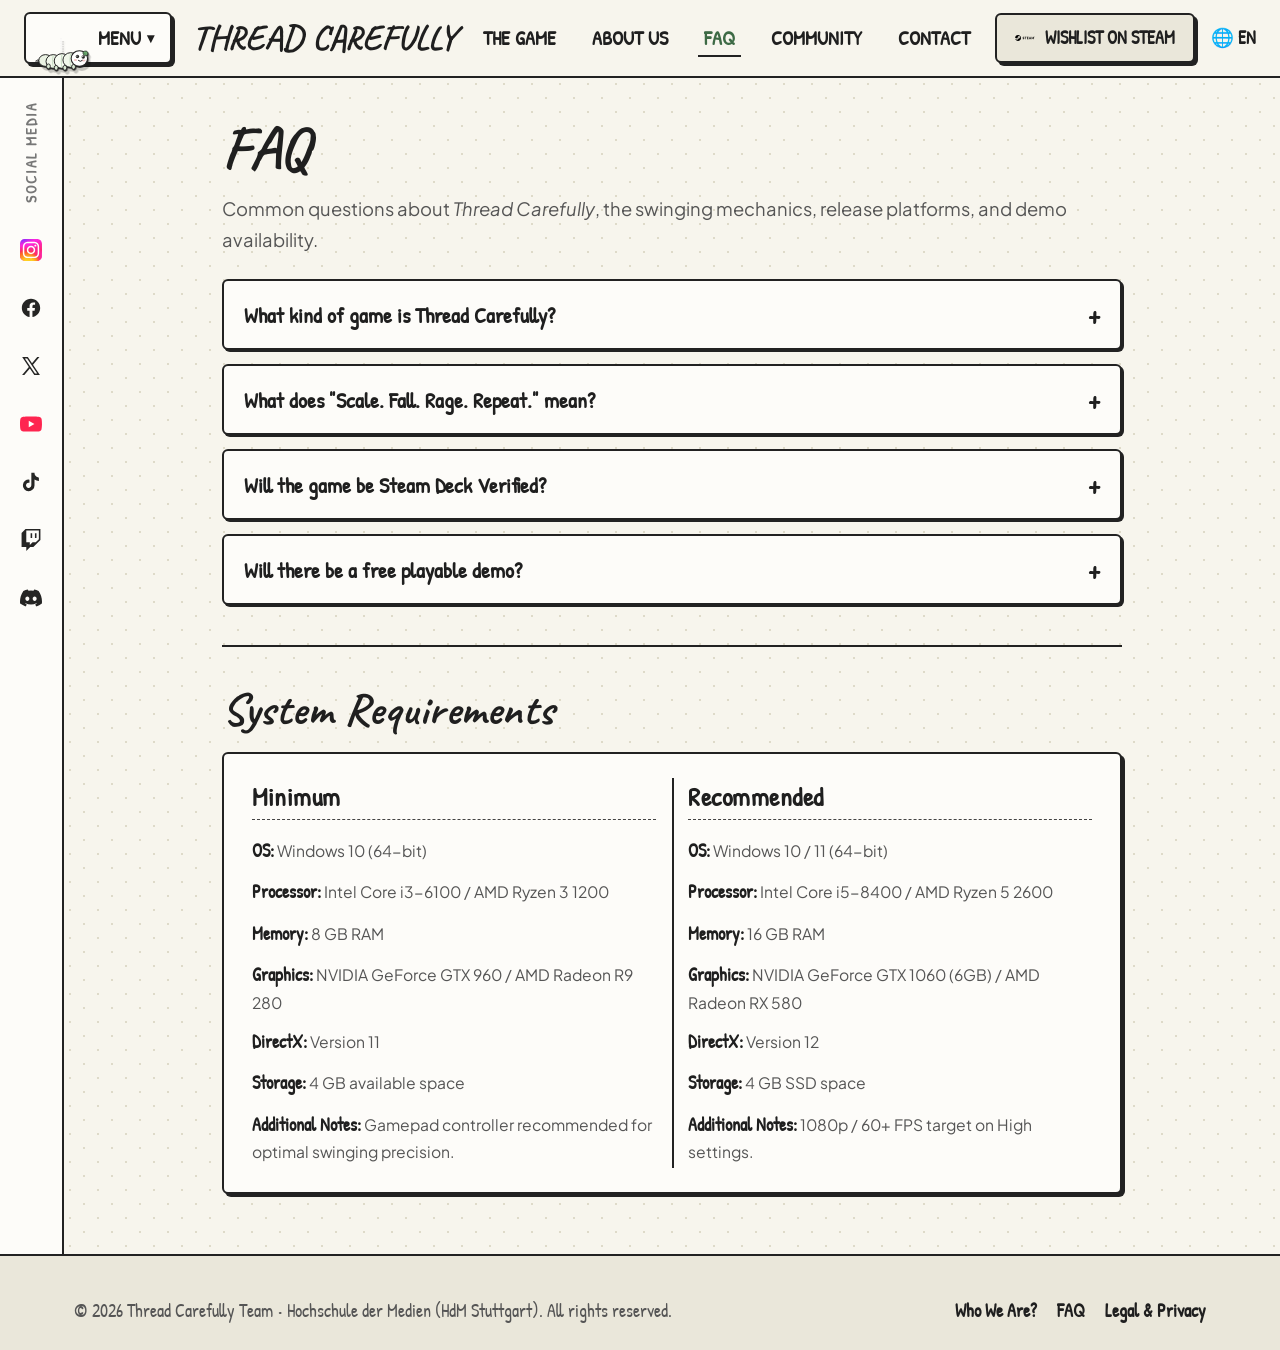
==== Prototipo Web/HTML/faq.html @ f2896798 "Subo prototipo de página web" ====
<!DOCTYPE html>
<html lang="en">
<head>
    <meta charset="UTF-8">
    <meta name="viewport" content="width=device-width, initial-scale=1.0">
    <title>FAQ & System Requirements | Thread Carefully</title>
    <!-- Stylesheet -->
    <link rel="stylesheet" href="../CSS/estilosthreadcarefully.css">
</head>
<body>

    <!-- Site Header with Animated Silkworm Dropdown -->
    <header class="site-header">
        <nav class="navbar">
            <div class="nav-left">
                <!-- El propio gusano de seda bajando del menú con animación -->
                <div class="silkworm-nav-unit" id="silkwormNavUnit">
                    <div class="silkworm-drop-thread"></div>

                    <div class="silkworm-actor-mascot" title="¡Pasa el ratón para que baje el gusano de seda!">
                        <img src="../Images/silkworm.svg" alt="Silkworm mascot">
                    </div>

                    <div class="silkworm-btn-base" tabindex="0" role="button" aria-haspopup="true" aria-expanded="false">
                        <span class="silkworm-btn-label" style="padding-left: 56px;">Menu <span style="font-size:0.9rem;">▾</span></span>
                    </div>

                    <div class="silkworm-dropdown-panel" id="silkwormDropdownPanel">
                        <div class="silkworm-menu-sheet">
                            <div class="silkworm-menu-title">
                                <span>🧵 Silk Thread Navigation</span>
                            </div>
                            <ul class="silkworm-items-list">
                                <li class="silkworm-drop-item" style="--drop-order: 1;">
                                    <a href="threadcarefully.html" class="silkworm-menu-link">
                                        <span class="opt-icon">🏠</span>
                                        <div class="opt-info">
                                            <span class="opt-title">Home</span>
                                            <span class="opt-sub">Main project showcase</span>
                                        </div>
                                    </a>
                                </li>
                                <li class="silkworm-drop-item" style="--drop-order: 2;">
                                    <a href="who-we-are.html" class="silkworm-menu-link">
                                        <span class="opt-icon">👥</span>
                                        <div class="opt-info">
                                            <span class="opt-title">Who We Are?</span>
                                            <span class="opt-sub">HdM student game studio</span>
                                        </div>
                                    </a>
                                </li>
                                <li class="silkworm-drop-item" style="--drop-order: 3;">
                                    <a href="faq.html" class="silkworm-menu-link active">
                                        <span class="opt-icon">❓</span>
                                        <div class="opt-info">
                                            <span class="opt-title">FAQ &amp; Specs</span>
                                            <span class="opt-sub">Questions &amp; system reqs</span>
                                        </div>
                                    </a>
                                </li>
                                <li class="silkworm-drop-item" style="--drop-order: 4;">
                                    <a href="legal-privacy.html" class="silkworm-menu-link">
                                        <span class="opt-icon">⚖️</span>
                                        <div class="opt-info">
                                            <span class="opt-title">Legal &amp; Privacy</span>
                                            <span class="opt-sub">Terms, Privacy &amp; Cookies</span>
                                        </div>
                                    </a>
                                </li>
                                <li class="silkworm-drop-item" style="--drop-order: 5;">
                                    <a href="https://store.steampowered.com" target="_blank" rel="noopener noreferrer" class="silkworm-menu-link steam-opt">
                                        <span class="opt-icon"><img src="../Images/Steam_logo.svg" alt="Steam" width="18" height="18" style="filter:brightness(0) invert(1);"></span>
                                        <div class="opt-info">
                                            <span class="opt-title">Wishlist on Steam</span>
                                            <span class="opt-sub">Support on Steam Store</span>
                                        </div>
                                    </a>
                                </li>
                            </ul>
                            <div class="silkworm-sheet-footer">
                                <span>🐛 Spun with silk by HdM students</span>
                            </div>
                        </div>
                    </div>
                </div>

                <a href="threadcarefully.html" class="brand-title">Thread Carefully</a>
            </div>

            <ul class="nav-center-links">
                <li><a href="threadcarefully.html">The Game</a></li>
                <li><a href="who-we-are.html">About Us</a></li>
                <li><a href="faq.html" class="active">FAQ</a></li>
                <li><a href="threadcarefully.html#news">Community</a></li>
                <li><a href="who-we-are.html#contact">Contact</a></li>
            </ul>

            <div class="nav-right">
                <a href="https://store.steampowered.com" target="_blank" rel="noopener noreferrer" class="btn-wishlist">
                    <img src="../Images/Steam_logo.svg" alt="Steam">
                    <span>Wishlist on Steam</span>
                </a>
                <div class="lang-selector">
                    <span>🌐 EN</span>
                </div>
            </div>
        </nav>
    </header>

    <!-- Page Wrapper -->
    <div class="page-wrapper">
        <!-- Vertical Social Media Strip -->
        <aside class="vertical-social-strip">
            <span class="social-strip-label">Social Media</span>
            <a href="https://www.instagram.com/threadcarefully_hdm/" target="_blank" rel="noopener noreferrer" class="social-icon-link" title="Instagram">
                <img src="../Images/Instagram_logo.svg" alt="Instagram">
            </a>
            <a href="https://www.facebook.com" target="_blank" rel="noopener noreferrer" class="social-icon-link" title="Facebook">
                <img src="../Images/Facebook_logo.svg" alt="Facebook">
            </a>
            <a href="https://x.com/thread_hdm" target="_blank" rel="noopener noreferrer" class="social-icon-link" title="X">
                <img src="../Images/X_logo.svg" alt="X">
            </a>
            <a href="https://www.youtube.com/@ThreadCarefully_HdM" target="_blank" rel="noopener noreferrer" class="social-icon-link" title="YouTube">
                <img src="../Images/YouTube_logo.svg" alt="YouTube">
            </a>
            <a href="https://www.tiktok.com/@threadcarefully_hdm" target="_blank" rel="noopener noreferrer" class="social-icon-link" title="TikTok">
                <img src="../Images/TikTok_logo.svg" alt="TikTok">
            </a>
            <a href="https://www.twitch.tv" target="_blank" rel="noopener noreferrer" class="social-icon-link" title="Twitch">
                <img src="../Images/Twitch_logo.svg" alt="Twitch">
            </a>
            <a href="https://discord.com" target="_blank" rel="noopener noreferrer" class="social-icon-link" title="Discord">
                <img src="../Images/Discord_logo.svg" alt="Discord">
            </a>
        </aside>

        <!-- Main Content Area (image5.jpg sketch layout) -->
        <main class="main-layout">
            <div class="faq-container">
                <!-- Section 1: FAQ Accordions (Top of image5.jpg) -->
                <h1 class="sketch-subpage-title">FAQ</h1>
                <p class="sketch-subpage-intro" style="margin-bottom: 24px;">
                    Common questions about <em>Thread Carefully</em>, the swinging mechanics, release platforms, and demo availability.
                </p>

                <div class="sketch-accordion">
                    <!-- Item 1 -->
                    <div class="sketch-faq-item">
                        <button class="sketch-faq-question" aria-expanded="false">
                            <span>What kind of game is Thread Carefully?</span>
                            <span class="faq-plus">+</span>
                        </button>
                        <div class="sketch-faq-answer">
                            <p>
                                <em>Thread Carefully</em> is a high-stakes, 2.5D physics-based climbing and swinging rage game. As a daring silkworm/climber, you spin and latch tensile silk threads onto swaying branches and treacherous canopy obstacles. One miscalculated leap sends you tumbling back down!
                            </p>
                        </div>
                    </div>

                    <!-- Item 2 -->
                    <div class="sketch-faq-item">
                        <button class="sketch-faq-question" aria-expanded="false">
                            <span>What does "Scale. Fall. Rage. Repeat." mean?</span>
                            <span class="faq-plus">+</span>
                        </button>
                        <div class="sketch-faq-answer">
                            <p>
                                It embodies the core gameplay loop! Every climb is a tense ascent where skill and physics master each height. When you fall, there are no checkpoints—just lessons, a bit of rage, and the determination to scale higher on your next attempt.
                            </p>
                        </div>
                    </div>

                    <!-- Item 3 -->
                    <div class="sketch-faq-item">
                        <button class="sketch-faq-question" aria-expanded="false">
                            <span>Will the game be Steam Deck Verified?</span>
                            <span class="faq-plus">+</span>
                        </button>
                        <div class="sketch-faq-answer">
                            <p>
                                Yes! As indicated on our status monitor, <em>Thread Carefully</em> is built with full gamepad controller support and optimized specifically to run at a solid 60 FPS on Steam Deck and PC.
                            </p>
                        </div>
                    </div>

                    <!-- Item 4 -->
                    <div class="sketch-faq-item">
                        <button class="sketch-faq-question" aria-expanded="false">
                            <span>Will there be a free playable demo?</span>
                            <span class="faq-plus">+</span>
                        </button>
                        <div class="sketch-faq-answer">
                            <p>
                                Absolutely. A standalone demo showcasing the first section of the jungle canopy and core silk-swing physics will be available on Steam ahead of the full release. Wishlist the game on Steam to be alerted immediately when it goes live!
                            </p>
                        </div>
                    </div>
                </div>

                <!-- Sketch Divider Line from image5.jpg -->
                <hr class="sketch-divider-line">

                <!-- Section 2: System Requirements (Bottom of image5.jpg) -->
                <h2 class="sketch-subpage-title" style="font-size: 2.8rem; margin-bottom: 20px;">System Requirements</h2>

                <div class="sys-req-box">
                    <!-- Minimum Column -->
                    <div class="sys-col">
                        <h4>Minimum</h4>
                        <ul class="sys-specs-list">
                            <li><strong>OS:</strong> Windows 10 (64-bit)</li>
                            <li><strong>Processor:</strong> Intel Core i3-6100 / AMD Ryzen 3 1200</li>
                            <li><strong>Memory:</strong> 8 GB RAM</li>
                            <li><strong>Graphics:</strong> NVIDIA GeForce GTX 960 / AMD Radeon R9 280</li>
                            <li><strong>DirectX:</strong> Version 11</li>
                            <li><strong>Storage:</strong> 4 GB available space</li>
                            <li><strong>Additional Notes:</strong> Gamepad controller recommended for optimal swinging precision.</li>
                        </ul>
                    </div>

                    <!-- Recommended Column -->
                    <div class="sys-col">
                        <h4>Recommended</h4>
                        <ul class="sys-specs-list">
                            <li><strong>OS:</strong> Windows 10 / 11 (64-bit)</li>
                            <li><strong>Processor:</strong> Intel Core i5-8400 / AMD Ryzen 5 2600</li>
                            <li><strong>Memory:</strong> 16 GB RAM</li>
                            <li><strong>Graphics:</strong> NVIDIA GeForce GTX 1060 (6GB) / AMD Radeon RX 580</li>
                            <li><strong>DirectX:</strong> Version 12</li>
                            <li><strong>Storage:</strong> 4 GB SSD space</li>
                            <li><strong>Additional Notes:</strong> 1080p / 60+ FPS target on High settings.</li>
                        </ul>
                    </div>
                </div>
            </div>
        </main>
    </div>

    <!-- Footer -->
    <footer class="site-footer">
        <div class="container">
            <div class="footer-inner">
                <div class="footer-left">
                    <p>&copy; 2026 Thread Carefully Team &bull; Hochschule der Medien (HdM Stuttgart). All rights reserved.</p>
                </div>
                <ul class="footer-links">
                    <li><a href="who-we-are.html">Who We Are?</a></li>
                    <li><a href="faq.html">FAQ</a></li>
                    <li><a href="legal-privacy.html">Legal &amp; Privacy</a></li>
                </ul>
            </div>
        </div>
    </footer>

    <!-- Interactive Scripts -->
    <script src="../JS/main.js"></script>
</body>
</html>
---- Prototipo Web/CSS/estilosthreadcarefully.css ----
/* ===================================================================
   Thread Carefully - Main Stylesheet
   Faithfully adapted from hand-drawn concept sketches
   Theme: "Scale. Fall. Rage. Repeat." - 2.5D Physics Swing Adventure
   Interactive Feature: El propio gusano de seda baja del menú
   =================================================================== */

@import url('https://fonts.googleapis.com/css2?family=Caveat:wght@600;700&family=Patrick+Hand&family=Plus+Jakarta+Sans:wght@400;500;600;700;800&family=Dokdo&display=swap');

:root {
    --bg-paper: #f7f5ed;
    --bg-paper-card: #fdfcf9;
    --bg-paper-alt: #f0ede1;
    --border-sketch: #222222;
    --border-light: #444444;
    
    --text-pencil: #1f1f1f;
    --text-muted: #555555;
    --text-subtle: #777777;
    
    --accent-green: #3d6a45;
    --accent-green-hover: #2e5234;
    --accent-steam: #171a21;
    --accent-steam-hover: #2a475e;
    --accent-gold: #e2a03f;
    --silk-thread-color: #ffffff;
    
    --font-sketch: 'Patrick Hand', 'Caveat', cursive, sans-serif;
    --font-title: 'Caveat', 'Dokdo', cursive, sans-serif;
    --font-body: 'Plus Jakarta Sans', -apple-system, BlinkMacSystemFont, 'Segoe UI', Roboto, sans-serif;
    
    --sketch-border: 2px solid var(--border-sketch);
    --sketch-shadow: 3px 3px 0px var(--border-sketch);
    --sketch-shadow-hover: 5px 5px 0px var(--border-sketch);
    --radius-sketch: 6px;
    --radius-round: 999px;
    
    --transition: all 0.2s ease-in-out;
}

/* Reset & Base */
* {
    margin: 0;
    padding: 0;
    box-sizing: border-box;
}

html {
    scroll-behavior: smooth;
    font-size: 16px;
}

body {
    background-color: var(--bg-paper);
    color: var(--text-pencil);
    font-family: var(--font-body);
    line-height: 1.6;
    min-height: 100vh;
    display: flex;
    flex-direction: column;
    overflow-x: hidden;
    background-image: 
        radial-gradient(#dedac9 1px, transparent 1px),
        radial-gradient(#dedac9 1px, var(--bg-paper) 1px);
    background-size: 28px 28px;
    background-position: 0 0, 14px 14px;
}

h1, h2, h3, h4, h5, h6 {
    font-family: var(--font-sketch);
    color: var(--text-pencil);
    letter-spacing: 0.5px;
    line-height: 1.2;
}

a {
    color: var(--text-pencil);
    text-decoration: none;
    transition: var(--transition);
}

img {
    max-width: 100%;
    height: auto;
    display: block;
}

.container {
    width: 100%;
    max-width: 1180px;
    margin: 0 auto;
    padding: 0 24px;
}

/* ===================================================================
   Header & Navbar
   =================================================================== */
.site-header {
    position: relative;
    z-index: 200;
    background: var(--bg-paper);
    border-bottom: var(--sketch-border);
}

.navbar {
    display: flex;
    align-items: center;
    justify-content: space-between;
    padding: 12px 24px;
    max-width: 1280px;
    margin: 0 auto;
    position: relative;
}

.nav-left {
    display: flex;
    align-items: center;
    gap: 20px;
}

.brand-title {
    font-family: var(--font-title);
    font-size: 2.2rem;
    font-weight: 700;
    line-height: 1;
    color: var(--text-pencil);
    text-transform: uppercase;
}

.nav-center-links {
    display: flex;
    align-items: center;
    list-style: none;
    gap: 24px;
}

.nav-center-links a {
    font-family: var(--font-sketch);
    font-size: 1.25rem;
    font-weight: 700;
    text-transform: uppercase;
    color: var(--text-pencil);
    padding: 4px 6px;
    border-bottom: 2px solid transparent;
}

.nav-center-links a:hover,
.nav-center-links a.active {
    border-bottom: 2px solid var(--border-sketch);
    color: var(--accent-green);
}

.nav-right {
    display: flex;
    align-items: center;
    gap: 16px;
}

/* Wishlist on Steam button */
.btn-wishlist {
    display: inline-flex;
    align-items: center;
    gap: 10px;
    background: #eae7da;
    border: var(--sketch-border);
    border-radius: var(--radius-sketch);
    box-shadow: var(--sketch-shadow);
    padding: 8px 18px;
    font-family: var(--font-sketch);
    font-size: 1.15rem;
    font-weight: 700;
    text-transform: uppercase;
    color: var(--text-pencil);
    cursor: pointer;
    transition: var(--transition);
}

.btn-wishlist:hover {
    background: #171a21;
    color: #ffffff;
    transform: translate(-2px, -2px);
    box-shadow: var(--sketch-shadow-hover);
}

.btn-wishlist img {
    width: 20px;
    height: 20px;
    transition: filter 0.2s ease;
}

.btn-wishlist:hover img {
    filter: brightness(0) invert(1);
}

.lang-selector {
    display: inline-flex;
    align-items: center;
    gap: 6px;
    font-family: var(--font-sketch);
    font-size: 1.15rem;
    font-weight: 700;
    color: var(--text-pencil);
    cursor: pointer;
}

/* ===================================================================
   El propio Gusano de Seda bajando del menú con animación
   =================================================================== */
.silkworm-nav-unit {
    position: relative;
    display: inline-flex;
    align-items: center;
    z-index: 300;
}

/* Trigger Button base */
.silkworm-btn-base {
    display: inline-flex;
    align-items: center;
    gap: 8px;
    background: var(--bg-paper-card);
    border: var(--sketch-border);
    border-radius: var(--radius-sketch);
    box-shadow: var(--sketch-shadow);
    padding: 8px 16px;
    cursor: pointer;
    user-select: none;
    transition: var(--transition);
}

.silkworm-btn-base:hover,
.silkworm-nav-unit.is-active .silkworm-btn-base {
    background: #ffffff;
    transform: translate(-1px, -1px);
    box-shadow: var(--sketch-shadow-hover);
}

.silkworm-btn-label {
    font-family: var(--font-sketch);
    font-size: 1.25rem;
    font-weight: 700;
    text-transform: uppercase;
    color: var(--text-pencil);
    display: flex;
    align-items: center;
    gap: 6px;
}

/* El propio gusano de seda (animado, cae y baja del menú) */
.silkworm-actor-mascot {
    position: absolute;
    /* Sit vertically centred inside the button, offset left so it peeks out */
    top: 50%;
    left: 8px;
    width: 58px;
    height: auto;
    z-index: 380;
    cursor: pointer;
    transform-origin: top center;
    /* Base position: centred in button, gentle resting bob via animation */
    filter: drop-shadow(2px 3px 0px rgba(0,0,0,0.2));
    animation: silkwormResting 3s ease-in-out infinite alternate;
    /* translateY(-50%) keeps it centred; animation will add small offsets on top */
}

.silkworm-actor-mascot img {
    width: 100%;
    height: auto;
}

/* Gentle idle bob while resting inside the button */
@keyframes silkwormResting {
    0%   { transform: translateY(-50%) rotate(0deg); }
    100% { transform: translateY(calc(-50% - 4px)) rotate(-4deg); }
}

/* Hilo de seda vertical que se estira cuando el gusano cae */
.silkworm-drop-thread {
    position: absolute;
    /* Align thread with the centre-left of the button, just below the top edge */
    top: 50%;
    left: 36px;
    width: 2.5px;
    height: 0px;
    background: repeating-linear-gradient(
        to bottom,
        #ffffff,
        #ffffff 5px,
        #222222 5px,
        #222222 8px
    );
    box-shadow: 0 0 5px rgba(255, 255, 255, 0.95);
    z-index: 360;
    pointer-events: none;
    /* Thread grows at the same pace as the worm descends */
    transition: height 1.8s cubic-bezier(0.25, 0.1, 0.25, 1);
}

/* CUANDO PASA EL RATÓN (HOVER): EL GUSANO SE DEJA CAER PROGRESIVAMENTE */
.silkworm-nav-unit:hover .silkworm-actor-mascot,
.silkworm-nav-unit.is-active .silkworm-actor-mascot {
    /* Cancel resting animation, run the multi-step descent instead */
    animation: silkwormDescent 1.8s cubic-bezier(0.25, 0.1, 0.25, 1) forwards,
               silkwormHangingSwing 2.6s ease-in-out infinite alternate 1.85s;
}

/* Multi-step, progressive descent — silkworm lingers at each menu item */
@keyframes silkwormDescent {
    0%   { transform: translateY(-50%)          rotate(0deg);   }
    15%  { transform: translateY(30px)          rotate(6deg);   }
    28%  { transform: translateY(80px)          rotate(-5deg);  }
    40%  { transform: translateY(130px)         rotate(7deg);   }
    55%  { transform: translateY(175px)         rotate(-4deg);  }
    70%  { transform: translateY(220px)         rotate(8deg);   }
    85%  { transform: translateY(258px)         rotate(-5deg);  }
    100% { transform: translateY(282px)         rotate(10deg);  }
}

/* Gentle pendulum swing once fully descended */
@keyframes silkwormHangingSwing {
    0%   { transform: translateY(282px) rotate(10deg);  }
    50%  { transform: translateY(286px) rotate(-8deg);  }
    100% { transform: translateY(280px) rotate(11deg);  }
}

.silkworm-nav-unit:hover .silkworm-drop-thread,
.silkworm-nav-unit.is-active .silkworm-drop-thread {
    height: 295px;
    transition: height 1.8s cubic-bezier(0.25, 0.1, 0.25, 1);
}

/* Contenedor del desplegable */
.silkworm-dropdown-panel {
    position: absolute;
    top: calc(100% + 8px);
    left: 0;
    width: 290px;
    pointer-events: none;
    opacity: 0;
    transform: translateY(-16px);
    transition: opacity 0.3s cubic-bezier(0.16, 1, 0.3, 1), transform 0.4s cubic-bezier(0.16, 1, 0.3, 1);
    z-index: 350;
}

.silkworm-nav-unit:hover .silkworm-dropdown-panel,
.silkworm-nav-unit.is-active .silkworm-dropdown-panel {
    opacity: 1;
    pointer-events: auto;
    transform: translateY(0);
}

/* Tarjeta del menú */
.silkworm-menu-sheet {
    background: var(--bg-paper-card);
    border: var(--sketch-border);
    border-radius: var(--radius-sketch);
    box-shadow: 4px 6px 0px var(--border-sketch);
    padding: 16px 14px 14px 40px; /* Margen para el hilo y el gusano que baja */
    position: relative;
    overflow: hidden;
}

.silkworm-menu-sheet::after {
    content: '';
    position: absolute;
    bottom: -30px;
    right: -30px;
    width: 90px;
    height: 90px;
    background: radial-gradient(circle, rgba(61, 106, 69, 0.1), transparent 70%);
    pointer-events: none;
}

.silkworm-menu-title {
    font-family: var(--font-sketch);
    font-size: 1.05rem;
    font-weight: 700;
    text-transform: uppercase;
    letter-spacing: 0.5px;
    color: var(--text-subtle);
    margin-bottom: 10px;
    display: flex;
    align-items: center;
    gap: 6px;
}

.silkworm-items-list {
    list-style: none;
    display: flex;
    flex-direction: column;
    gap: 8px;
}

/* LAS OPCIONES DEL MENÚ VAN BAJANDO */
.silkworm-drop-item {
    transform: translateY(-20px);
    opacity: 0;
    transition: transform 0.4s cubic-bezier(0.2, 1, 0.3, 1), opacity 0.3s ease;
}

.silkworm-nav-unit:hover .silkworm-drop-item,
.silkworm-nav-unit.is-active .silkworm-drop-item {
    transform: translateY(0);
    opacity: 1;
    /* Stagger each item to match the worm passing it during its 1.8s descent */
    transition-delay: calc(var(--drop-order) * 300ms);
}

.silkworm-menu-link {
    display: flex;
    align-items: center;
    gap: 12px;
    padding: 9px 12px;
    background: var(--bg-paper);
    border: 1.5px solid var(--border-sketch);
    border-radius: var(--radius-sketch);
    box-shadow: 2px 2px 0px var(--border-sketch);
    transition: var(--transition);
}

.silkworm-menu-link:hover,
.silkworm-menu-link.active {
    background: #ffffff;
    border-color: var(--accent-green);
    transform: translateX(4px);
    box-shadow: 3px 3px 0px var(--accent-green);
}

.silkworm-menu-link .opt-icon {
    font-size: 1.2rem;
    width: 26px;
    height: 26px;
    display: flex;
    align-items: center;
    justify-content: center;
    flex-shrink: 0;
}

.silkworm-menu-link .opt-info {
    display: flex;
    flex-direction: column;
}

.silkworm-menu-link .opt-title {
    font-family: var(--font-sketch);
    font-size: 1.2rem;
    font-weight: 700;
    color: var(--text-pencil);
    line-height: 1.1;
}

.silkworm-menu-link .opt-sub {
    font-size: 0.78rem;
    color: var(--text-muted);
}

.silkworm-menu-link.steam-opt {
    background: #171a21;
}

.silkworm-menu-link.steam-opt .opt-title {
    color: #ffffff;
}

.silkworm-menu-link.steam-opt .opt-sub {
    color: #9ab4c7;
}

.silkworm-menu-link.steam-opt:hover {
    background: #2a475e;
    box-shadow: 3px 3px 0px var(--border-sketch);
}

.silkworm-sheet-footer {
    margin-top: 12px;
    padding-top: 8px;
    border-top: 1px dashed #cfcaba;
    font-family: var(--font-sketch);
    font-size: 0.92rem;
    color: var(--text-subtle);
    display: flex;
    align-items: center;
    gap: 6px;
}

/* ===================================================================
   Status Ticker Banner (from sketch image.png)
   =================================================================== */
.status-bar {
    background: #ebe7d8;
    border-bottom: var(--sketch-border);
    padding: 8px 24px;
    font-family: var(--font-sketch);
    font-size: 1.1rem;
    font-weight: 700;
    color: var(--text-pencil);
}

.status-bar-content {
    max-width: 1280px;
    margin: 0 auto;
    display: flex;
    align-items: center;
    justify-content: space-around;
    flex-wrap: wrap;
    gap: 14px;
}

.status-item {
    display: flex;
    align-items: center;
    gap: 6px;
}

.status-item .check {
    color: #27793d;
    font-weight: bold;
}

/* ===================================================================
   Main Content Layout with Left Social Media Strip
   =================================================================== */
.page-wrapper {
    display: flex;
    flex-grow: 1;
    position: relative;
    max-width: 1440px;
    margin: 0 auto;
    width: 100%;
}

.vertical-social-strip {
    width: 64px;
    border-right: var(--sketch-border);
    background: var(--bg-paper-card);
    display: flex;
    flex-direction: column;
    align-items: center;
    padding: 24px 0;
    gap: 20px;
    flex-shrink: 0;
}

.social-strip-label {
    writing-mode: vertical-rl;
    text-orientation: mixed;
    transform: rotate(180deg);
    font-family: var(--font-sketch);
    font-size: 0.95rem;
    font-weight: 700;
    text-transform: uppercase;
    letter-spacing: 2px;
    color: var(--text-subtle);
    margin-bottom: 8px;
}

.social-icon-link {
    display: flex;
    align-items: center;
    justify-content: center;
    width: 38px;
    height: 38px;
    border-radius: var(--radius-sketch);
    border: 1.5px solid transparent;
    color: var(--text-pencil);
    transition: var(--transition);
}

.social-icon-link img {
    width: 22px;
    height: 22px;
    opacity: 0.85;
    transition: var(--transition);
}

.social-icon-link:hover {
    background: #e6e2d1;
    border-color: var(--border-sketch);
    transform: scale(1.15);
}

.social-icon-link:hover img {
    opacity: 1;
}

.main-layout {
    flex-grow: 1;
    padding: 40px 36px 60px;
    position: relative;
}

/* ===================================================================
   Hero Section with Carousel Controls (from image.png & image2.png)
   =================================================================== */
.hero-container {
    position: relative;
    padding: 10px 40px;
    margin-bottom: 50px;
}

.carousel-arrow {
    position: absolute;
    top: 50%;
    transform: translateY(-50%);
    background: var(--bg-paper-card);
    border: var(--sketch-border);
    box-shadow: var(--sketch-shadow);
    width: 44px;
    height: 44px;
    border-radius: var(--radius-sketch);
    display: flex;
    align-items: center;
    justify-content: center;
    font-family: var(--font-sketch);
    font-size: 1.8rem;
    font-weight: bold;
    cursor: pointer;
    z-index: 10;
    transition: var(--transition);
}

.carousel-arrow:hover {
    background: #ffffff;
    transform: translateY(-50%) translate(-2px, -2px);
    box-shadow: var(--sketch-shadow-hover);
}

.carousel-arrow.prev { left: -10px; }
.carousel-arrow.next { right: -10px; }

.hero-grid {
    display: grid;
    grid-template-columns: 1.15fr 0.85fr;
    gap: 40px;
    align-items: center;
}

.hero-text-side {
    display: flex;
    flex-direction: column;
}

.hero-main-title {
    font-family: var(--font-title);
    font-size: 4.4rem;
    font-weight: 700;
    line-height: 0.95;
    text-transform: uppercase;
    color: var(--text-pencil);
    margin-bottom: 12px;
}

.hero-tagline {
    font-family: var(--font-sketch);
    font-size: 2.2rem;
    font-weight: 700;
    text-transform: uppercase;
    letter-spacing: 1px;
    color: var(--text-pencil);
    margin-bottom: 10px;
}

.hero-mechanic-sub {
    font-family: var(--font-sketch);
    font-size: 1.45rem;
    font-weight: 600;
    color: var(--accent-green);
    margin-bottom: 16px;
}

.hero-desc {
    font-size: 1.05rem;
    color: var(--text-muted);
    line-height: 1.6;
    margin-bottom: 28px;
    max-width: 540px;
}

.hero-actions-row {
    display: flex;
    align-items: center;
    gap: 16px;
    flex-wrap: wrap;
}

.btn-big-sketch {
    display: inline-flex;
    align-items: center;
    justify-content: center;
    gap: 12px;
    padding: 14px 28px;
    border: var(--sketch-border);
    border-radius: var(--radius-sketch);
    box-shadow: var(--sketch-shadow);
    font-family: var(--font-sketch);
    font-size: 1.35rem;
    font-weight: 700;
    cursor: pointer;
    text-transform: uppercase;
    transition: var(--transition);
}

.btn-big-sketch.primary {
    background: #ffffff;
    color: var(--text-pencil);
}

.btn-big-sketch.primary:hover {
    background: #171a21;
    color: #ffffff;
    transform: translate(-2px, -2px);
    box-shadow: var(--sketch-shadow-hover);
}

.btn-big-sketch.primary:hover img {
    filter: brightness(0) invert(1);
}

.btn-big-sketch.secondary {
    background: #eae7da;
    color: var(--text-pencil);
}

.btn-big-sketch.secondary:hover {
    background: #ded9c7;
    transform: translate(-2px, -2px);
    box-shadow: var(--sketch-shadow-hover);
}

.hero-media-box {
    border: var(--sketch-border);
    border-radius: var(--radius-sketch);
    background: var(--bg-paper-card);
    box-shadow: var(--sketch-shadow);
    aspect-ratio: 16 / 10;
    display: flex;
    flex-direction: column;
    align-items: center;
    justify-content: center;
    position: relative;
    overflow: hidden;
    cursor: pointer;
    transition: var(--transition);
}

.hero-media-box:hover {
    transform: translate(-2px, -2px);
    box-shadow: var(--sketch-shadow-hover);
}

.crossed-box-bg {
    position: absolute;
    inset: 0;
    pointer-events: none;
    opacity: 0.15;
}

.crossed-box-bg::before,
.crossed-box-bg::after {
    content: '';
    position: absolute;
    inset: 0;
    border-top: 1.5px solid var(--border-sketch);
}

.crossed-box-bg::before {
    transform: rotate(32deg);
    transform-origin: center;
}

.crossed-box-bg::after {
    transform: rotate(-32deg);
    transform-origin: center;
}

.media-inner-content {
    z-index: 2;
    text-align: center;
    padding: 24px;
}

.play-circle {
    width: 64px;
    height: 64px;
    border-radius: 50%;
    border: var(--sketch-border);
    background: #ffffff;
    box-shadow: var(--sketch-shadow);
    display: flex;
    align-items: center;
    justify-content: center;
    font-size: 1.8rem;
    margin: 0 auto 12px;
    transition: var(--transition);
}

.hero-media-box:hover .play-circle {
    transform: scale(1.1);
    background: #171a21;
    color: #ffffff;
}

.media-inner-content h3 {
    font-size: 1.6rem;
    margin-bottom: 4px;
}

.media-inner-content p {
    font-family: var(--font-sketch);
    font-size: 1.1rem;
    color: var(--text-muted);
}

/* ===================================================================
   News & Updates Section (from image.png & image2.png)
   =================================================================== */
.news-section {
    margin-top: 40px;
    padding-top: 30px;
    border-top: var(--sketch-border);
}

.news-heading {
    font-family: var(--font-sketch);
    font-size: 2.2rem;
    font-weight: 700;
    margin-bottom: 24px;
    text-transform: lowercase;
}

.news-grid {
    display: grid;
    grid-template-columns: repeat(3, 1fr);
    gap: 24px;
}

.news-card {
    background: var(--bg-paper-card);
    border: var(--sketch-border);
    border-radius: var(--radius-sketch);
    box-shadow: var(--sketch-shadow);
    padding: 18px;
    transition: var(--transition);
    display: flex;
    flex-direction: column;
}

.news-card:hover {
    transform: translate(-2px, -2px);
    box-shadow: var(--sketch-shadow-hover);
}

.sketch-thumb-placeholder {
    width: 100%;
    height: 140px;
    border: var(--sketch-border);
    border-radius: var(--radius-sketch);
    background: #eae6d8;
    position: relative;
    overflow: hidden;
    margin-bottom: 14px;
    display: flex;
    align-items: center;
    justify-content: center;
}

.sketch-thumb-placeholder svg.cross-lines {
    width: 100%;
    height: 100%;
    position: absolute;
    top: 0;
    left: 0;
    pointer-events: none;
}

.sketch-thumb-placeholder .thumb-badge {
    position: relative;
    z-index: 2;
    background: #ffffff;
    border: var(--sketch-border);
    padding: 4px 12px;
    font-family: var(--font-sketch);
    font-size: 1rem;
    font-weight: 700;
}

.news-card h4 {
    font-size: 1.35rem;
    margin-bottom: 6px;
    line-height: 1.3;
}

.news-card p {
    font-size: 0.95rem;
    color: var(--text-muted);
    line-height: 1.5;
}

/* ===================================================================
   Who We Are? Subpage Styles (from image4.png)
   =================================================================== */
.who-we-are-container {
    max-width: 860px;
    margin: 0 auto;
}

.sketch-subpage-title {
    font-family: var(--font-title);
    font-size: 3.8rem;
    font-weight: 700;
    margin-bottom: 14px;
    line-height: 1;
}

.sketch-subpage-intro {
    font-size: 1.15rem;
    color: var(--text-muted);
    line-height: 1.7;
    margin-bottom: 36px;
}

.team-2x2-grid {
    display: grid;
    grid-template-columns: repeat(2, 1fr);
    gap: 32px;
}

.team-2x2-card {
    background: var(--bg-paper-card);
    border: var(--sketch-border);
    border-radius: var(--radius-sketch);
    box-shadow: var(--sketch-shadow);
    padding: 20px;
    transition: var(--transition);
}

.team-2x2-card:hover {
    transform: translate(-3px, -3px);
    box-shadow: var(--sketch-shadow-hover);
}

.team-photo-box {
    width: 100%;
    height: 180px;
    border: var(--sketch-border);
    border-radius: var(--radius-sketch);
    background: #eae6d8;
    position: relative;
    overflow: hidden;
    margin-bottom: 14px;
    display: flex;
    align-items: center;
    justify-content: center;
}

.team-2x2-card h4 {
    font-size: 1.45rem;
    margin-bottom: 4px;
}

.team-role {
    font-family: var(--font-sketch);
    font-size: 1.1rem;
    font-weight: 700;
    color: var(--accent-green);
    margin-bottom: 8px;
    display: block;
}

.team-2x2-card p {
    font-size: 0.95rem;
    color: var(--text-muted);
}

/* ===================================================================
   FAQ & System Requirements Subpage Styles (from image5.jpg)
   =================================================================== */
.faq-container {
    max-width: 900px;
    margin: 0 auto;
}

.sketch-accordion {
    display: flex;
    flex-direction: column;
    gap: 14px;
    margin-bottom: 40px;
}

.sketch-faq-item {
    background: var(--bg-paper-card);
    border: var(--sketch-border);
    border-radius: var(--radius-sketch);
    box-shadow: 2px 2px 0px var(--border-sketch);
    overflow: hidden;
    transition: var(--transition);
}

.sketch-faq-question {
    width: 100%;
    background: transparent;
    border: none;
    padding: 16px 20px;
    font-family: var(--font-sketch);
    font-size: 1.35rem;
    font-weight: 700;
    color: var(--text-pencil);
    display: flex;
    align-items: center;
    justify-content: space-between;
    cursor: pointer;
    text-align: left;
}

.sketch-faq-question .faq-plus {
    font-size: 1.6rem;
    font-weight: bold;
    color: var(--text-pencil);
    transition: transform 0.25s ease;
}

.sketch-faq-item.active .faq-plus {
    transform: rotate(45deg);
}

.sketch-faq-answer {
    max-height: 0;
    overflow: hidden;
    padding: 0 20px;
    color: var(--text-muted);
    font-size: 1rem;
    line-height: 1.6;
    transition: max-height 0.3s ease, padding 0.25s ease;
}

.sketch-faq-item.active .sketch-faq-answer {
    max-height: 400px;
    padding: 0 20px 18px 20px;
}

.sketch-divider-line {
    border: none;
    border-top: var(--sketch-border);
    margin: 40px 0;
}

.sys-req-box {
    background: var(--bg-paper-card);
    border: var(--sketch-border);
    border-radius: var(--radius-sketch);
    box-shadow: var(--sketch-shadow);
    padding: 28px;
    display: grid;
    grid-template-columns: 1fr 1fr;
    gap: 32px;
    position: relative;
}

.sys-req-box::after {
    content: '';
    position: absolute;
    top: 24px;
    bottom: 24px;
    left: 50%;
    width: 2px;
    background: var(--border-sketch);
}

.sys-col h4 {
    font-size: 1.6rem;
    margin-bottom: 16px;
    border-bottom: 1.5px dashed var(--border-light);
    padding-bottom: 6px;
}

.sys-specs-list {
    list-style: none;
    display: flex;
    flex-direction: column;
    gap: 12px;
    font-size: 0.98rem;
    color: var(--text-muted);
}

.sys-specs-list strong {
    color: var(--text-pencil);
    font-family: var(--font-sketch);
    font-size: 1.15rem;
}

/* ===================================================================
   Legal & Privacy Subpage (from image3.png)
   =================================================================== */
.legal-container {
    max-width: 860px;
    margin: 0 auto;
}

.legal-section-item {
    margin-bottom: 32px;
    background: var(--bg-paper-card);
    border: var(--sketch-border);
    border-radius: var(--radius-sketch);
    box-shadow: var(--sketch-shadow);
    padding: 24px;
}

.legal-section-item h3 {
    font-size: 1.6rem;
    margin-bottom: 12px;
    border-bottom: 1.5px dashed var(--border-light);
    padding-bottom: 6px;
}

.legal-section-item p {
    font-size: 1rem;
    color: var(--text-muted);
    line-height: 1.7;
    margin-bottom: 12px;
}

/* ===================================================================
   Footer
   =================================================================== */
.site-footer {
    background: #eae7da;
    border-top: var(--sketch-border);
    padding: 40px 0 24px;
    margin-top: auto;
}

.footer-inner {
    display: flex;
    justify-content: space-between;
    align-items: center;
    flex-wrap: wrap;
    gap: 20px;
}

.footer-left p {
    font-family: var(--font-sketch);
    font-size: 1.1rem;
    color: var(--text-muted);
}

.footer-links {
    display: flex;
    gap: 20px;
    list-style: none;
}

.footer-links a {
    font-family: var(--font-sketch);
    font-size: 1.15rem;
    font-weight: 700;
    color: var(--text-pencil);
}

.footer-links a:hover {
    color: var(--accent-green);
    text-decoration: underline;
}

/* ===================================================================
   Responsive Adjustments
   =================================================================== */
@media (max-width: 980px) {
    .nav-center-links {
        display: none;
    }

    .hero-grid {
        grid-template-columns: 1fr;
    }

    .news-grid {
        grid-template-columns: 1fr;
    }

    .team-2x2-grid {
        grid-template-columns: 1fr;
    }

    .sys-req-box {
        grid-template-columns: 1fr;
    }

    .sys-req-box::after {
        display: none;
    }
}

@media (max-width: 768px) {
    .vertical-social-strip {
        display: none;
    }

    .hero-main-title {
        font-size: 3rem;
    }

    .hero-tagline {
        font-size: 1.6rem;
    }

    .hero-container {
        padding: 0;
    }

    .carousel-arrow {
        display: none;
    }

    .silkworm-dropdown-panel {
        width: 260px;
    }
}
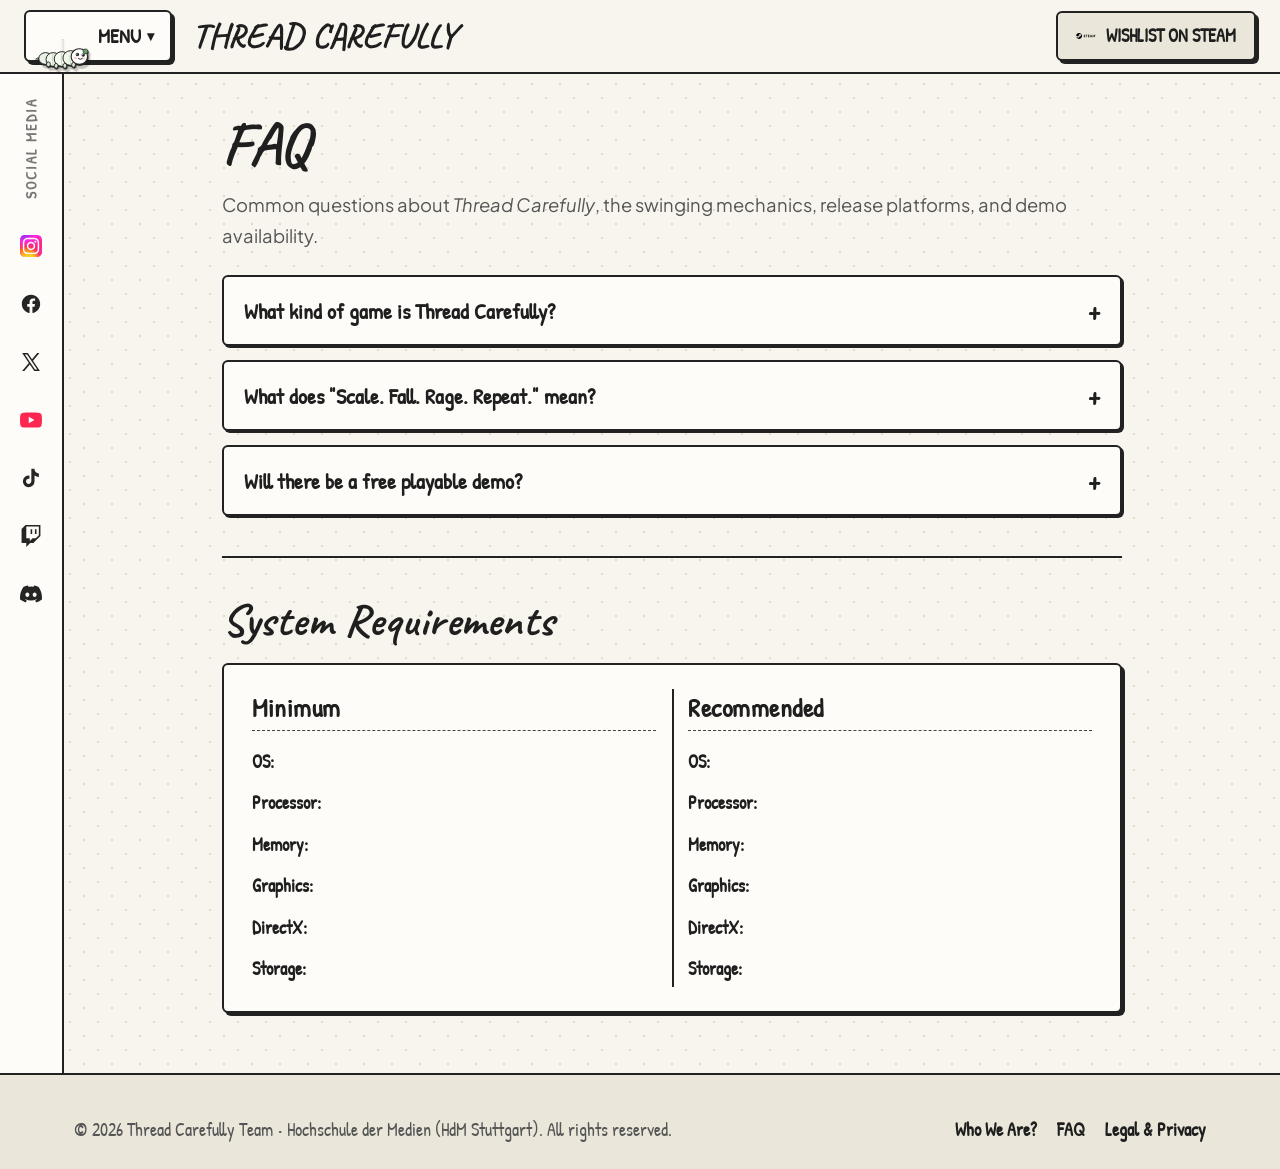
==== commit 5f5b5daa: "Subo cambios hechos en varias cosas" ====
--- a/Prototipo Web/HTML/faq.html
+++ b/Prototipo Web/HTML/faq.html
@@ -27,15 +27,12 @@
 
                     <div class="silkworm-dropdown-panel" id="silkwormDropdownPanel">
                         <div class="silkworm-menu-sheet">
-                            <div class="silkworm-menu-title">
-                                <span>🧵 Silk Thread Navigation</span>
-                            </div>
                             <ul class="silkworm-items-list">
                                 <li class="silkworm-drop-item" style="--drop-order: 1;">
                                     <a href="threadcarefully.html" class="silkworm-menu-link">
                                         <span class="opt-icon">🏠</span>
                                         <div class="opt-info">
-                                            <span class="opt-title">Home</span>
+                                            <span class="opt-title">The Game</span>
                                             <span class="opt-sub">Main project showcase</span>
                                         </div>
                                     </a>
@@ -53,7 +50,7 @@
                                     <a href="faq.html" class="silkworm-menu-link active">
                                         <span class="opt-icon">❓</span>
                                         <div class="opt-info">
-                                            <span class="opt-title">FAQ &amp; Specs</span>
+                                            <span class="opt-title">FAQ</span>
                                             <span class="opt-sub">Questions &amp; system reqs</span>
                                         </div>
                                     </a>
@@ -86,23 +83,12 @@
 
                 <a href="threadcarefully.html" class="brand-title">Thread Carefully</a>
             </div>
-
-            <ul class="nav-center-links">
-                <li><a href="threadcarefully.html">The Game</a></li>
-                <li><a href="who-we-are.html">About Us</a></li>
-                <li><a href="faq.html" class="active">FAQ</a></li>
-                <li><a href="threadcarefully.html#news">Community</a></li>
-                <li><a href="who-we-are.html#contact">Contact</a></li>
-            </ul>
 
             <div class="nav-right">
                 <a href="https://store.steampowered.com" target="_blank" rel="noopener noreferrer" class="btn-wishlist">
                     <img src="../Images/Steam_logo.svg" alt="Steam">
                     <span>Wishlist on Steam</span>
                 </a>
-                <div class="lang-selector">
-                    <span>🌐 EN</span>
-                </div>
             </div>
         </nav>
     </header>
@@ -166,25 +152,12 @@
                         </button>
                         <div class="sketch-faq-answer">
                             <p>
-                                It embodies the core gameplay loop! Every climb is a tense ascent where skill and physics master each height. When you fall, there are no checkpoints—just lessons, a bit of rage, and the determination to scale higher on your next attempt.
+                                It embodies the core gameplay! Every climb is a tense ascent where skill and physics master each height. When you fall, there are no checkpoints—just lessons, a bit of rage, and the determination to scale higher on your next attempt.
                             </p>
                         </div>
                     </div>
 
                     <!-- Item 3 -->
-                    <div class="sketch-faq-item">
-                        <button class="sketch-faq-question" aria-expanded="false">
-                            <span>Will the game be Steam Deck Verified?</span>
-                            <span class="faq-plus">+</span>
-                        </button>
-                        <div class="sketch-faq-answer">
-                            <p>
-                                Yes! As indicated on our status monitor, <em>Thread Carefully</em> is built with full gamepad controller support and optimized specifically to run at a solid 60 FPS on Steam Deck and PC.
-                            </p>
-                        </div>
-                    </div>
-
-                    <!-- Item 4 -->
                     <div class="sketch-faq-item">
                         <button class="sketch-faq-question" aria-expanded="false">
                             <span>Will there be a free playable demo?</span>
@@ -192,44 +165,41 @@
                         </button>
                         <div class="sketch-faq-answer">
                             <p>
-                                Absolutely. A standalone demo showcasing the first section of the jungle canopy and core silk-swing physics will be available on Steam ahead of the full release. Wishlist the game on Steam to be alerted immediately when it goes live!
+                                Yes! There will be a free playable demo at MediaNight, in the HdM Stuttgart Campus, on late January.
                             </p>
                         </div>
                     </div>
                 </div>
 
-                <!-- Sketch Divider Line from image5.jpg -->
                 <hr class="sketch-divider-line">
 
-                <!-- Section 2: System Requirements (Bottom of image5.jpg) -->
+                <!-- Section 2: System Requirements -->
                 <h2 class="sketch-subpage-title" style="font-size: 2.8rem; margin-bottom: 20px;">System Requirements</h2>
 
                 <div class="sys-req-box">
-                    <!-- Minimum Column -->
+                    <!-- Minimum Requirements -->
                     <div class="sys-col">
                         <h4>Minimum</h4>
                         <ul class="sys-specs-list">
-                            <li><strong>OS:</strong> Windows 10 (64-bit)</li>
-                            <li><strong>Processor:</strong> Intel Core i3-6100 / AMD Ryzen 3 1200</li>
-                            <li><strong>Memory:</strong> 8 GB RAM</li>
-                            <li><strong>Graphics:</strong> NVIDIA GeForce GTX 960 / AMD Radeon R9 280</li>
-                            <li><strong>DirectX:</strong> Version 11</li>
-                            <li><strong>Storage:</strong> 4 GB available space</li>
-                            <li><strong>Additional Notes:</strong> Gamepad controller recommended for optimal swinging precision.</li>
+                            <li><strong>OS:</strong></li>
+                            <li><strong>Processor:</strong></li>
+                            <li><strong>Memory:</strong></li>
+                            <li><strong>Graphics:</strong></li>
+                            <li><strong>DirectX:</strong></li>
+                            <li><strong>Storage:</strong></li>
                         </ul>
                     </div>
 
-                    <!-- Recommended Column -->
+                    <!-- Recommended Requirements -->
                     <div class="sys-col">
                         <h4>Recommended</h4>
                         <ul class="sys-specs-list">
-                            <li><strong>OS:</strong> Windows 10 / 11 (64-bit)</li>
-                            <li><strong>Processor:</strong> Intel Core i5-8400 / AMD Ryzen 5 2600</li>
-                            <li><strong>Memory:</strong> 16 GB RAM</li>
-                            <li><strong>Graphics:</strong> NVIDIA GeForce GTX 1060 (6GB) / AMD Radeon RX 580</li>
-                            <li><strong>DirectX:</strong> Version 12</li>
-                            <li><strong>Storage:</strong> 4 GB SSD space</li>
-                            <li><strong>Additional Notes:</strong> 1080p / 60+ FPS target on High settings.</li>
+                            <li><strong>OS:</strong></li>
+                            <li><strong>Processor:</strong></li>
+                            <li><strong>Memory:</strong></li>
+                            <li><strong>Graphics:</strong></li>
+                            <li><strong>DirectX:</strong></li>
+                            <li><strong>Storage:</strong></li>
                         </ul>
                     </div>
                 </div>
@@ -237,7 +207,6 @@
         </main>
     </div>
 
-    <!-- Footer -->
     <footer class="site-footer">
         <div class="container">
             <div class="footer-inner">
@@ -253,7 +222,6 @@
         </div>
     </footer>
 
-    <!-- Interactive Scripts -->
     <script src="../JS/main.js"></script>
 </body>
 </html>
--- a/Prototipo Web/CSS/estilosthreadcarefully.css
+++ b/Prototipo Web/CSS/estilosthreadcarefully.css
@@ -106,10 +106,11 @@
     display: flex;
     align-items: center;
     justify-content: space-between;
-    padding: 12px 24px;
+    padding: 8px 24px;      /* ligero más estrecho para que la imagen no quede apretada */
     max-width: 1280px;
     margin: 0 auto;
     position: relative;
+    min-height: 72px;       /* altura mínima fija para que la imagen tenga espacio */
 }
 
 .nav-left {
@@ -246,7 +247,7 @@
     gap: 6px;
 }
 
-/* El propio gusano de seda (animado, cae y baja del menú) */
+/* El propio gusano de seda (animado, cae y sube por su hilo) */
 .silkworm-actor-mascot {
     position: absolute;
     /* Sit vertically centred inside the button, offset left so it peeks out */
@@ -257,10 +258,9 @@
     z-index: 380;
     cursor: pointer;
     transform-origin: top center;
-    /* Base position: centred in button, gentle resting bob via animation */
     filter: drop-shadow(2px 3px 0px rgba(0,0,0,0.2));
+    /* En reposo, o por defecto cuando se repliega hacia arriba */
     animation: silkwormResting 3s ease-in-out infinite alternate;
-    /* translateY(-50%) keeps it centred; animation will add small offsets on top */
 }
 
 .silkworm-actor-mascot img {
@@ -274,14 +274,17 @@
     100% { transform: translateY(calc(-50% - 4px)) rotate(-4deg); }
 }
 
-/* Hilo de seda vertical que se estira cuando el gusano cae */
+/* -------------------------------------------------------
+   Silk thread — always transitions so it retracts cleanly
+   The JS writes --thread-height when open, removes it on close
+   ------------------------------------------------------- */
 .silkworm-drop-thread {
     position: absolute;
-    /* Align thread with the centre-left of the button, just below the top edge */
     top: 50%;
     left: 36px;
     width: 2.5px;
-    height: 0px;
+    /* Use JS-set custom property; falls back to 0 when not set (= retracted) */
+    height: var(--thread-height, 0px);
     background: repeating-linear-gradient(
         to bottom,
         #ffffff,
@@ -292,41 +295,45 @@
     box-shadow: 0 0 5px rgba(255, 255, 255, 0.95);
     z-index: 360;
     pointer-events: none;
-    /* Thread grows at the same pace as the worm descends */
-    transition: height 1.8s cubic-bezier(0.25, 0.1, 0.25, 1);
-}
-
-/* CUANDO PASA EL RATÓN (HOVER): EL GUSANO SE DEJA CAER PROGRESIVAMENTE */
-.silkworm-nav-unit:hover .silkworm-actor-mascot,
+    /* Transition applies in BOTH directions (open and close) */
+    transition: height 1.2s cubic-bezier(0.25, 0.1, 0.25, 1);
+}
+
+/* 1) CUANDO SE ABRE EL MENÚ: EL GUSANO SE DEJA CAER PROGRESIVAMENTE */
 .silkworm-nav-unit.is-active .silkworm-actor-mascot {
-    /* Cancel resting animation, run the multi-step descent instead */
-    animation: silkwormDescent 1.8s cubic-bezier(0.25, 0.1, 0.25, 1) forwards,
-               silkwormHangingSwing 2.6s ease-in-out infinite alternate 1.85s;
-}
-
-/* Multi-step, progressive descent — silkworm lingers at each menu item */
+    animation: silkwormDescent 1.4s cubic-bezier(0.33, 1, 0.68, 1) forwards,
+               silkwormHangingSwing 2.6s ease-in-out infinite alternate 1.42s;
+}
+
+/* 2) CUANDO SE CIERRA EL MENÚ: EL GUSANO TREPA / SE REPLIEGA HACIA ARRIBA */
+.silkworm-nav-unit.is-retracting .silkworm-actor-mascot {
+    animation: silkwormAscent 1.2s cubic-bezier(0.25, 0.1, 0.25, 1) forwards;
+}
+
+/* Multi-step, progressive descent — worm wiggles fluidamente a medida que baja hasta la altura de Steam */
 @keyframes silkwormDescent {
-    0%   { transform: translateY(-50%)          rotate(0deg);   }
-    15%  { transform: translateY(30px)          rotate(6deg);   }
-    28%  { transform: translateY(80px)          rotate(-5deg);  }
-    40%  { transform: translateY(130px)         rotate(7deg);   }
-    55%  { transform: translateY(175px)         rotate(-4deg);  }
-    70%  { transform: translateY(220px)         rotate(8deg);   }
-    85%  { transform: translateY(258px)         rotate(-5deg);  }
-    100% { transform: translateY(282px)         rotate(10deg);  }
+    0%   { transform: translateY(-50%)                                                rotate(0deg);  }
+    20%  { transform: translateY(calc(-50% + var(--worm-drop-px, 235px) * 0.22))      rotate(4deg);  }
+    40%  { transform: translateY(calc(-50% + var(--worm-drop-px, 235px) * 0.45))      rotate(-4deg); }
+    60%  { transform: translateY(calc(-50% + var(--worm-drop-px, 235px) * 0.68))      rotate(5deg);  }
+    80%  { transform: translateY(calc(-50% + var(--worm-drop-px, 235px) * 0.88))      rotate(-3deg); }
+    100% { transform: translateY(calc(-50% + var(--worm-drop-px, 235px)))             rotate(6deg);  }
+}
+
+/* Subida / repliegue gradual coordinado con la contracción del hilo */
+@keyframes silkwormAscent {
+    0%   { transform: translateY(calc(-50% + var(--worm-drop-px, 235px)))             rotate(6deg);  }
+    25%  { transform: translateY(calc(-50% + var(--worm-drop-px, 235px) * 0.72))      rotate(-4deg); }
+    50%  { transform: translateY(calc(-50% + var(--worm-drop-px, 235px) * 0.45))      rotate(4deg);  }
+    75%  { transform: translateY(calc(-50% + var(--worm-drop-px, 235px) * 0.20))      rotate(-2deg); }
+    100% { transform: translateY(-50%)                                                rotate(0deg);  }
 }
 
 /* Gentle pendulum swing once fully descended */
 @keyframes silkwormHangingSwing {
-    0%   { transform: translateY(282px) rotate(10deg);  }
-    50%  { transform: translateY(286px) rotate(-8deg);  }
-    100% { transform: translateY(280px) rotate(11deg);  }
-}
-
-.silkworm-nav-unit:hover .silkworm-drop-thread,
-.silkworm-nav-unit.is-active .silkworm-drop-thread {
-    height: 295px;
-    transition: height 1.8s cubic-bezier(0.25, 0.1, 0.25, 1);
+    0%   { transform: translateY(calc(-50% + var(--worm-drop-px, 235px))) rotate(6deg); }
+    50%  { transform: translateY(calc(-50% + var(--worm-drop-px, 235px) + 3px)) rotate(-5deg); }
+    100% { transform: translateY(calc(-50% + var(--worm-drop-px, 235px) - 2px)) rotate(7deg); }
 }
 
 /* Contenedor del desplegable */
@@ -402,8 +409,8 @@
 .silkworm-nav-unit.is-active .silkworm-drop-item {
     transform: translateY(0);
     opacity: 1;
-    /* Stagger each item to match the worm passing it during its 1.8s descent */
-    transition-delay: calc(var(--drop-order) * 300ms);
+    /* Stagger each item to match the worm passing it during descent */
+    transition-delay: calc(var(--drop-order) * 160ms);
 }
 
 .silkworm-menu-link {
@@ -481,6 +488,32 @@
     display: flex;
     align-items: center;
     gap: 6px;
+}
+
+/* ===================================================================
+   Silkworms image banner — centrado dentro del navbar
+   =================================================================== */
+.nav-banner {
+    flex: 1;                   /* ocupa el espacio central entre nav-left y nav-right */
+    display: flex;
+    align-items: center;
+    justify-content: center;
+    overflow: hidden;
+    height: 100%;
+    padding: 0 16px;
+    pointer-events: none;      /* no interfiere con clicks del navbar */
+}
+
+.nav-banner img {
+    height: 56px;              /* se ajusta a la altura del navbar */
+    width: auto;
+    max-width: 100%;
+    object-fit: contain;
+    object-position: center;
+    display: block;
+    /* Blend suave con el fondo papel */
+    mix-blend-mode: multiply;
+    opacity: 0.92;
 }
 
 /* ===================================================================
